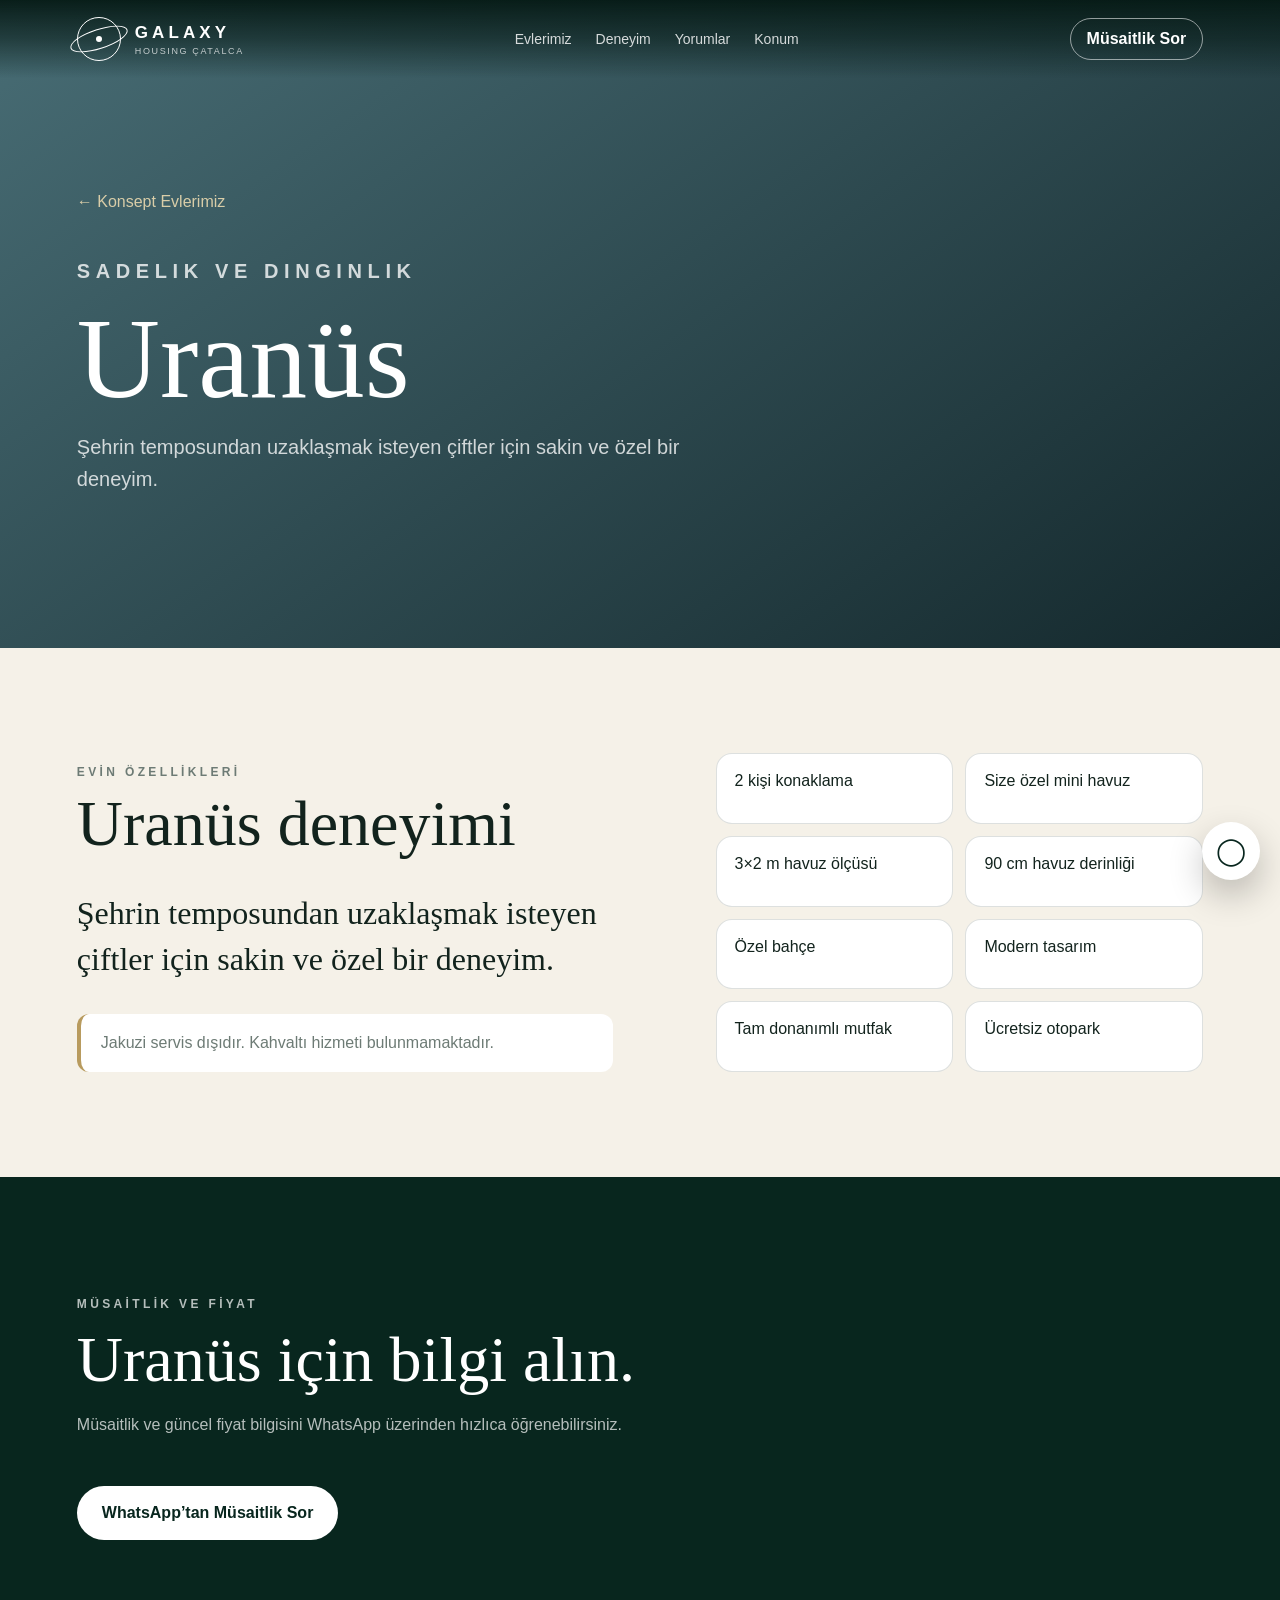
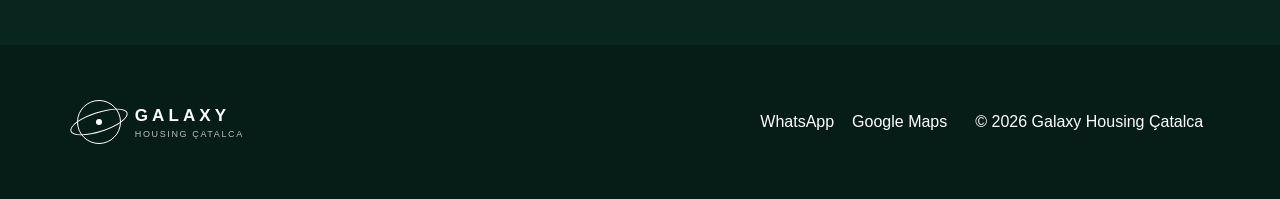
==== galaxy-housing-final-github/uranus.html @ 3101460c "Add files via upload" ====
<!doctype html><html lang="tr"><head>
    <meta charset="utf-8"><meta name="viewport" content="width=device-width,initial-scale=1">
    <meta name="description" content="Galaxy Housing Çatalca Uranüs konsept evi.">
    <title>Uranüs | Galaxy Housing Çatalca</title><link rel="stylesheet" href="assets/style.css"></head><body>
    
<header class="header">
  <div class="wrap header-inner">
    <a class="brand" href="index.html">
      <span class="planet-mark"><span></span></span>
      <span><strong>GALAXY</strong><small>HOUSING ÇATALCA</small></span>
    </a>
    <nav class="nav"><a href="index.html#evler">Evlerimiz</a><a href="index.html#deneyim">Deneyim</a><a href="index.html#yorumlar">Yorumlar</a><a href="index.html#konum">Konum</a></nav>
    <a class="nav-cta" href="index.html#rezervasyon">Müsaitlik Sor</a>
  </div>
</header>
    <section class="house-hero uranus"><div class="wrap"><a class="back" href="index.html#evler">← Konsept Evlerimiz</a><p class="eyebrow">SADELIK VE DINGINLIK</p><h1>Uranüs</h1><p>Şehrin temposundan uzaklaşmak isteyen çiftler için sakin ve özel bir deneyim.</p></div></section>
    <section class="section"><div class="wrap detail-grid">
      <div><p class="eyebrow" style="color:#6d7b75">EVİN ÖZELLİKLERİ</p><h2>Uranüs deneyimi</h2><p class="lead">Şehrin temposundan uzaklaşmak isteyen çiftler için sakin ve özel bir deneyim.</p><div class="notice">Jakuzi servis dışıdır. Kahvaltı hizmeti bulunmamaktadır.</div></div>
      <div class="detail-list"><div class='detail-item'>2 kişi konaklama</div><div class='detail-item'>Size özel mini havuz</div><div class='detail-item'>3×2 m havuz ölçüsü</div><div class='detail-item'>90 cm havuz derinliği</div><div class='detail-item'>Özel bahçe</div><div class='detail-item'>Modern tasarım</div><div class='detail-item'>Tam donanımlı mutfak</div><div class='detail-item'>Ücretsiz otopark</div></div>
    </div></section>
    <section class="section dark"><div class="wrap"><div class="section-title"><p class="eyebrow">MÜSAİTLİK VE FİYAT</p><h2>Uranüs için bilgi alın.</h2><p>Müsaitlik ve güncel fiyat bilgisini WhatsApp üzerinden hızlıca öğrenebilirsiniz.</p></div><a class="btn btn-light" href="index.html#rezervasyon">WhatsApp’tan Müsaitlik Sor</a></div></section>
    
<footer><div class="wrap footer-inner">
  <a class="brand" href="index.html"><span class="planet-mark"><span></span></span><span><strong>GALAXY</strong><small>HOUSING ÇATALCA</small></span></a>
  <div class="footer-links"><a href="https://wa.me/905065450409" target="_blank">WhatsApp</a><a href="https://maps.app.goo.gl/pzRZzvZ3HExpURAX7?g_st=ic" target="_blank">Google Maps</a></div>
  <p>© 2026 Galaxy Housing Çatalca</p>
</div></footer><a class="floating" href="index.html#rezervasyon">◯</a><script src="assets/script.js"></script></body></html>
---- galaxy-housing-final-github/assets/style.css ----
:root{
  --green:#08261e; --green2:#123b30; --ivory:#f5f1e8; --gold:#b89b5e;
  --ink:#12231d; --muted:#6d7b75; --line:rgba(18,35,29,.14); --white:#fff;
}
*{box-sizing:border-box}
html{scroll-behavior:smooth}
body{margin:0;background:var(--ivory);color:var(--ink);font-family:Arial,Helvetica,sans-serif}
a{color:inherit;text-decoration:none}
img{max-width:100%;display:block}
.wrap{width:min(1180px,88vw);margin:auto}
.header{
  position:fixed;z-index:50;top:0;left:0;right:0;height:78px;display:flex;align-items:center;
  background:linear-gradient(180deg,rgba(5,25,20,.94),rgba(5,25,20,.55),transparent);
  color:#fff
}
.header-inner{display:flex;align-items:center;justify-content:space-between}
.brand{display:flex;align-items:center;gap:14px}
.brand strong{display:block;letter-spacing:.24em;font-size:17px}
.brand small{display:block;letter-spacing:.18em;font-size:9px;opacity:.72;margin-top:3px}
.planet-mark{width:44px;height:44px;border:1.6px solid currentColor;border-radius:50%;display:grid;place-items:center;position:relative}
.planet-mark:after{content:"";position:absolute;width:58px;height:18px;border:1.4px solid currentColor;border-radius:50%;transform:rotate(-18deg)}
.planet-mark span{width:6px;height:6px;border-radius:50%;background:currentColor}
.nav{display:flex;gap:24px;font-size:14px}
.nav a{opacity:.82}
.nav-cta{border:1px solid rgba(255,255,255,.55);padding:11px 16px;border-radius:999px;font-weight:700}
.hero{
  min-height:100svh;color:#fff;position:relative;overflow:hidden;display:flex;align-items:center;
  background:radial-gradient(circle at 76% 36%,#547668 0 11%,transparent 28%),linear-gradient(135deg,#031b14,#0a3025 58%,#173f33);
  padding:120px 0 74px
}
.hero:after{content:"";position:absolute;right:-15%;bottom:-48%;width:72vw;height:72vw;border:1px solid rgba(255,255,255,.12);border-radius:50%}
.orb{position:absolute;border-radius:50%;opacity:.6}
.orb.one{width:350px;height:350px;right:7%;top:20%;background:radial-gradient(circle at 35% 30%,#7f9c90,#163c31 55%,#08261e)}
.orb.two{width:170px;height:170px;right:30%;bottom:9%;background:radial-gradient(circle,#54786a,#0c2a22)}
.hero-content{position:relative;z-index:2;max-width:900px}
.eyebrow{letter-spacing:.28em;font-size:12px;font-weight:700;color:#d9cda8}
.hero h1,.section h2,.house-hero h1{font-family:Georgia,"Times New Roman",serif;font-weight:500}
.hero h1{font-size:clamp(48px,7vw,100px);line-height:.93;letter-spacing:-.04em;margin:22px 0 26px}
.hero h1 em{color:#d9cda8}
.hero-copy{max-width:650px;font-size:20px;line-height:1.65;color:rgba(255,255,255,.78)}
.actions{display:flex;gap:14px;flex-wrap:wrap;margin-top:34px}
.btn{display:inline-flex;align-items:center;justify-content:center;min-height:54px;padding:0 24px;border-radius:999px;font-weight:700;border:1px solid transparent}
.btn-light{background:#fff;color:var(--green)}
.btn-ghost{border-color:rgba(255,255,255,.42);color:#fff}
.btn-dark{background:var(--green);color:#fff}
.section{padding:105px 0}
.section.alt{background:#eee9df}
.section.dark{background:var(--green);color:#fff}
.section-title{max-width:760px;margin-bottom:48px}
.section-title.center{text-align:center;margin-left:auto;margin-right:auto}
.section h2{font-size:clamp(38px,5vw,66px);line-height:1.04;margin:12px 0 18px}
.section-title p{color:var(--muted);line-height:1.7}
.dark .section-title p{color:rgba(255,255,255,.7)}
.intro-grid{display:grid;grid-template-columns:1.1fr 1fr;gap:10vw}
.lead{font-family:Georgia,"Times New Roman",serif;font-size:32px;line-height:1.45}
.experience-list p{padding:18px 0;border-bottom:1px solid var(--line);color:var(--muted)}
.house-grid{display:grid;grid-template-columns:repeat(2,1fr);gap:28px}
.card{background:#fff;border-radius:28px;overflow:hidden;box-shadow:0 18px 55px rgba(25,45,38,.09)}
.card-visual{height:310px;position:relative;display:flex;align-items:flex-end;padding:24px;color:#fff;overflow:hidden}
.card-visual:before{content:"";position:absolute;width:245px;height:245px;border-radius:50%;right:-10px;top:28px;box-shadow:inset -35px -30px 70px rgba(0,0,0,.35),0 20px 55px rgba(0,0,0,.24)}
.card-visual span{position:relative;z-index:2;letter-spacing:.22em;font-weight:700}
.mars{background:linear-gradient(145deg,#6d3023,#1b120f)}.mars:before{background:#ad563a}
.jupiter{background:linear-gradient(145deg,#9e805d,#2d2319)}.jupiter:before{background:repeating-linear-gradient(#b99b72 0 18px,#86684c 18px 34px)}
.venus{background:linear-gradient(145deg,#596854,#19231b)}.venus:before{background:#8b9c80}
.uranus{background:linear-gradient(145deg,#486d75,#14282c)}.uranus:before{background:#7da5ab}
.card-body{padding:30px}
.theme{color:var(--gold);font-size:13px;letter-spacing:.12em;font-weight:700;text-transform:uppercase}
.card h3{font-family:Georgia,"Times New Roman",serif;font-size:42px;margin:6px 0 10px}
.card p{color:var(--muted);line-height:1.65}
.card ul{columns:2;padding-left:18px;line-height:1.9;color:#40534b}
.card .more{display:inline-block;margin-top:14px;font-weight:700}
.feature-grid{display:grid;grid-template-columns:repeat(3,1fr);gap:16px}
.feature{min-height:170px;border:1px solid rgba(255,255,255,.14);border-radius:24px;padding:28px;background:rgba(255,255,255,.05)}
.feature b{font-size:32px;color:#d9cda8}
.feature h3{margin-top:42px;font-size:19px}
.review-box{border:1px solid var(--line);border-radius:28px;padding:34px;display:grid;grid-template-columns:auto 1fr auto;gap:26px;align-items:center;background:#fff}
.google-g{width:58px;height:58px;border-radius:16px;background:#f3f4f6;display:grid;place-items:center;font-size:30px;font-weight:700;color:#4285f4}
.review-box p{color:var(--muted);margin:7px 0 0}
.reservation{display:grid;grid-template-columns:1fr 1fr;gap:8vw}
.booking-form{background:rgba(255,255,255,.08);border:1px solid rgba(255,255,255,.14);padding:30px;border-radius:28px}
.booking-form label{display:block;font-size:13px;margin-bottom:18px;color:rgba(255,255,255,.75)}
input,select{width:100%;margin-top:8px;border:1px solid rgba(255,255,255,.2);background:rgba(0,0,0,.15);color:#fff;border-radius:14px;padding:15px;font:inherit;color-scheme:dark}
.full{width:100%}
.form-error{min-height:20px;color:#ffd3c8}
.form-note{font-size:12px;color:rgba(255,255,255,.58);text-align:center}
.location{display:grid;grid-template-columns:1fr 1fr;gap:30px}
.location-card{padding:38px}
.location-card p{color:var(--muted);line-height:1.8}
.map-art{min-height:410px;border-radius:30px;background:radial-gradient(circle at 25% 25%,rgba(255,255,255,.25),transparent 28%),repeating-radial-gradient(circle at 50% 50%,transparent 0 45px,rgba(255,255,255,.17) 46px 47px),linear-gradient(135deg,#264f42,#0a271f);display:grid;place-items:center;color:#fff;letter-spacing:.3em}
footer{padding:52px 0;background:#061c16;color:#fff}
.footer-inner{display:grid;grid-template-columns:1fr auto auto;align-items:center;gap:28px}
.footer-links{display:flex;gap:18px;flex-wrap:wrap}
.floating{position:fixed;z-index:60;right:20px;bottom:20px;width:58px;height:58px;border-radius:50%;background:#fff;color:var(--green);display:grid;place-items:center;font-size:27px;box-shadow:0 15px 35px rgba(0,0,0,.24)}
.house-hero{min-height:72vh;padding:130px 0 70px;color:#fff;display:flex;align-items:end;position:relative;overflow:hidden}
.house-hero h1{font-size:clamp(60px,9vw,126px);margin:0;line-height:.9}
.house-hero p{max-width:650px;font-size:20px;line-height:1.6;color:rgba(255,255,255,.78)}
.detail-grid{display:grid;grid-template-columns:1.1fr 1fr;gap:8vw}
.detail-list{display:grid;grid-template-columns:repeat(2,1fr);gap:12px}
.detail-item{padding:18px;border:1px solid var(--line);border-radius:16px;background:#fff}
.notice{padding:20px;border-left:4px solid var(--gold);background:#fff;border-radius:12px;color:var(--muted)}
.back{display:inline-block;margin-bottom:24px;color:#d9cda8}
@media(max-width:850px){
  .nav{display:none}.header{height:72px}.nav-cta{font-size:12px;padding:10px 13px}
  .brand strong{font-size:14px}.planet-mark{width:38px;height:38px}.planet-mark:after{width:49px}
  .hero h1{font-size:52px}.hero-copy{font-size:17px}.orb.one{width:250px;height:250px;right:-16%}
  .section{padding:78px 0}.intro-grid,.reservation,.location,.detail-grid{grid-template-columns:1fr}
  .house-grid{grid-template-columns:1fr}.feature-grid{grid-template-columns:repeat(2,1fr)}
  .review-box{grid-template-columns:1fr}.review-box .btn{justify-self:start}
  .footer-inner{grid-template-columns:1fr}.map-art{min-height:290px}
}
@media(max-width:520px){
  .hero h1{font-size:43px}.actions .btn{width:100%}.card ul{columns:1}
  .feature-grid{grid-template-columns:1fr}.feature{min-height:130px}.feature h3{margin-top:24px}
  .section h2{font-size:42px}.review-box{padding:24px}.detail-list{grid-template-columns:1fr}
}
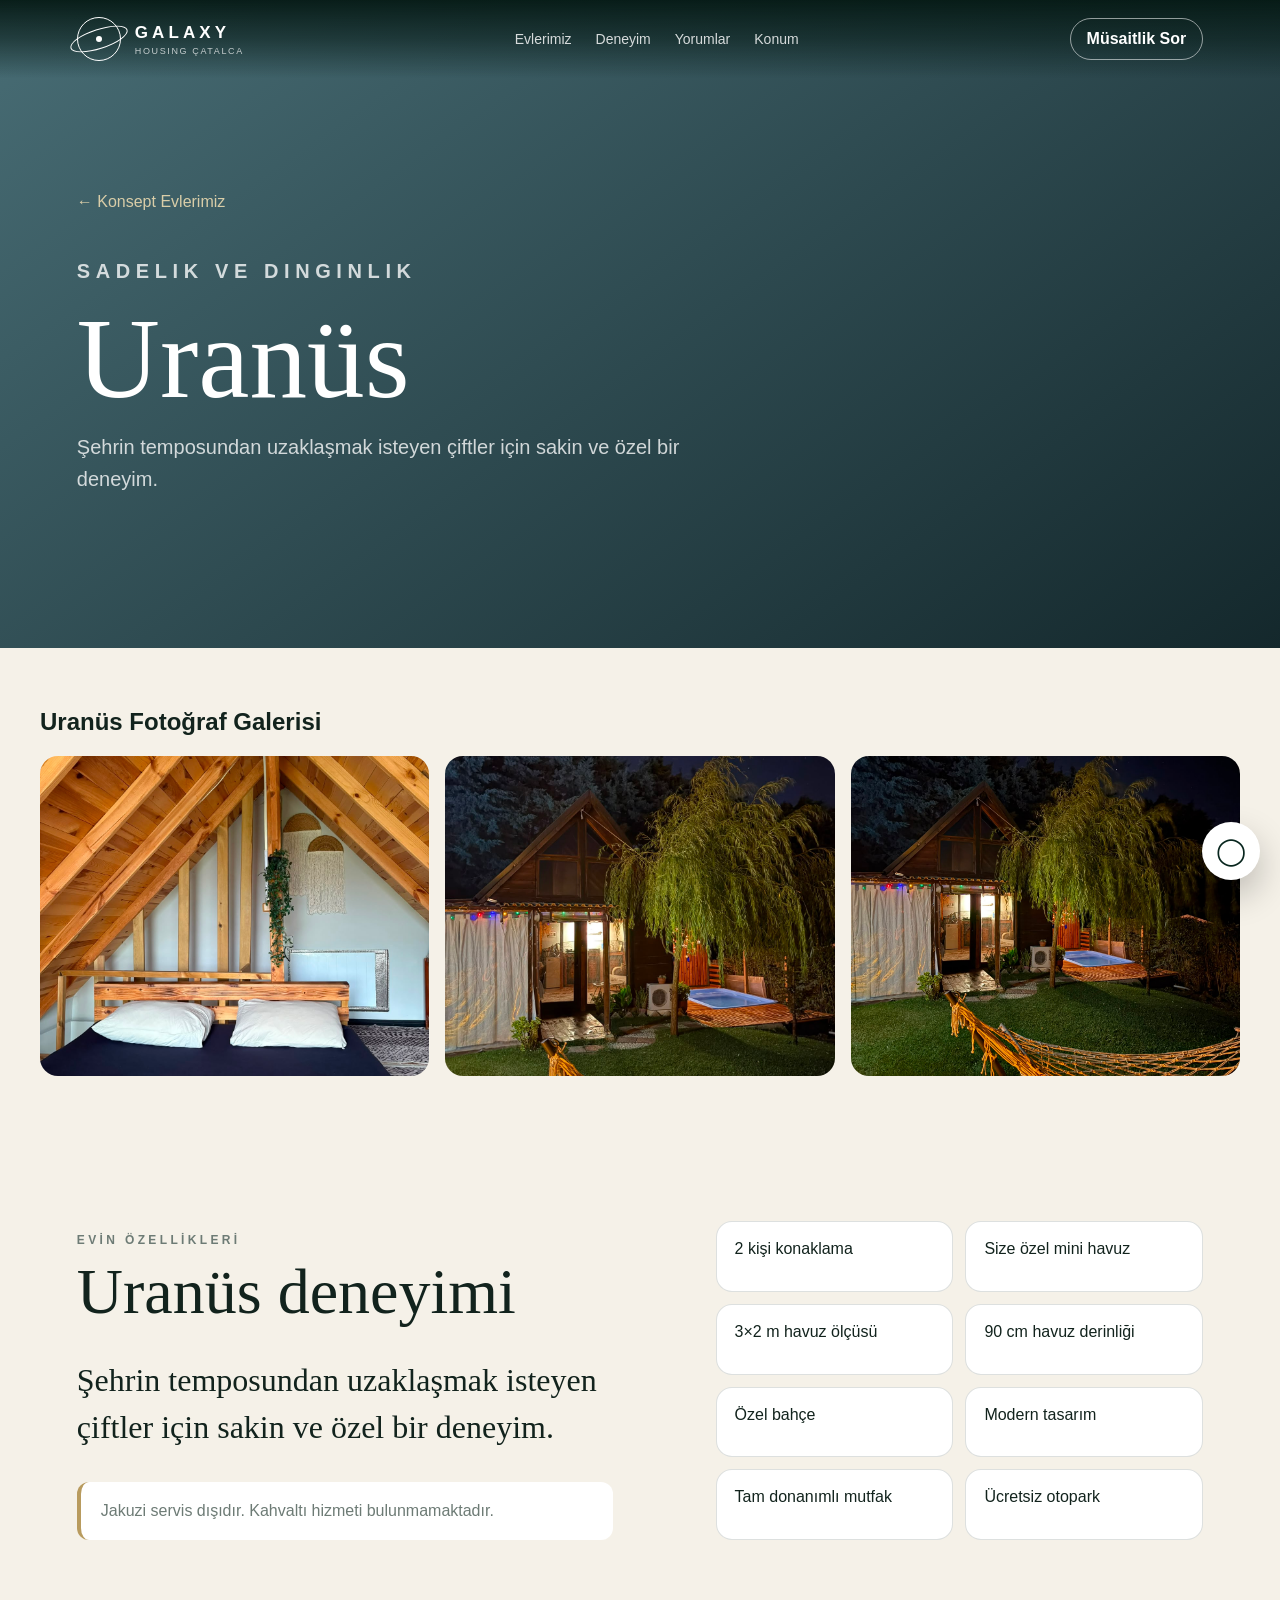
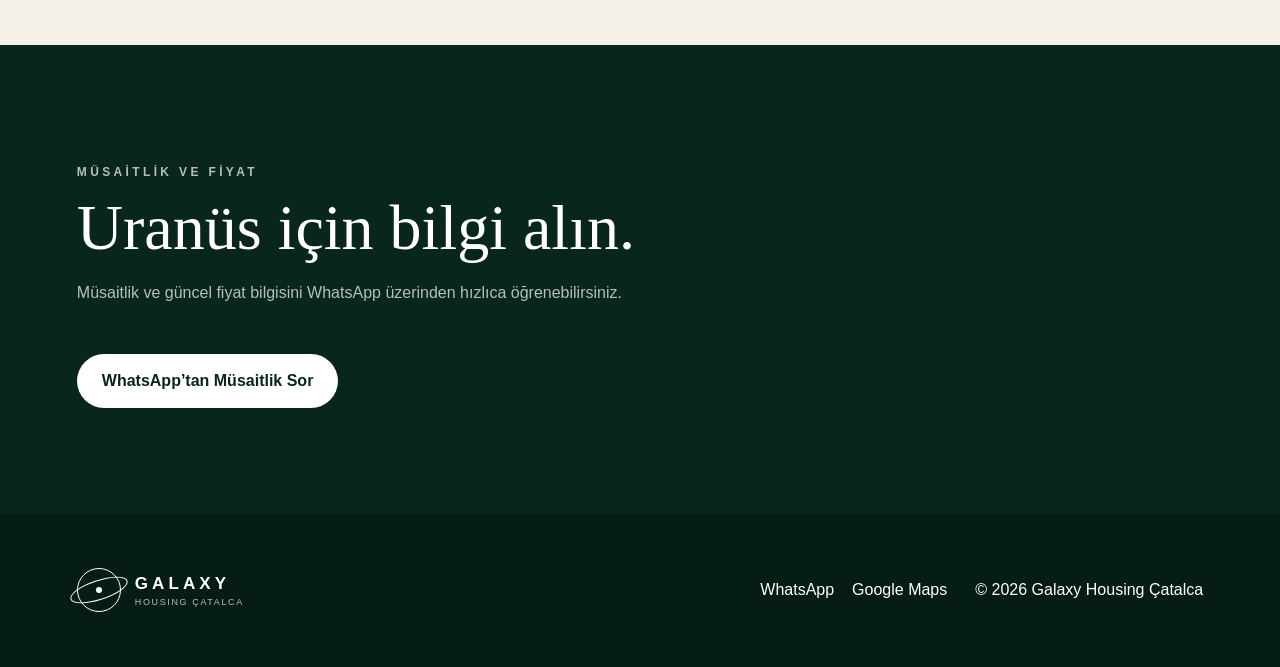
==== commit 6b555646: "Update uranus.html" ====
--- a/galaxy-housing-final-github/uranus.html
+++ b/galaxy-housing-final-github/uranus.html
@@ -14,7 +14,38 @@
   </div>
 </header>
     <section class="house-hero uranus"><div class="wrap"><a class="back" href="index.html#evler">← Konsept Evlerimiz</a><p class="eyebrow">SADELIK VE DINGINLIK</p><h1>Uranüs</h1><p>Şehrin temposundan uzaklaşmak isteyen çiftler için sakin ve özel bir deneyim.</p></div></section>
-    <section class="section"><div class="wrap detail-grid">
+<section style="padding:40px 20px;">
+  <div style="max-width:1200px; margin:auto;">
+    <h2 style="margin-bottom:20px;">Uranüs Fotoğraf Galerisi</h2>
+
+    <div style="
+      display:grid;
+      grid-template-columns:repeat(auto-fit,minmax(260px,1fr));
+      gap:16px;
+    ">
+
+      <img
+        src="WhatsApp Image 2026-07-20 at 00.53.20.jpeg"
+        alt="Galaxy Housing Çatalca Uranüs"
+        style="width:100%; height:320px; object-fit:cover; border-radius:18px;"
+      >
+
+      <img
+        src="WhatsApp Image 2026-07-20 at 00.53.15.jpeg"
+        alt="Uranüs konsept evi"
+        style="width:100%; height:320px; object-fit:cover; border-radius:18px;"
+      >
+
+      <img
+        src="WhatsApp Image 2026-07-20 at 00.53.14 (3).jpeg"
+        alt="Uranüs özel bahçe ve havuz"
+        style="width:100%; height:320px; object-fit:cover; border-radius:18px;"
+      >
+
+    </div>
+  </div>
+</section>
+        <section class="section"><div class="wrap detail-grid">
       <div><p class="eyebrow" style="color:#6d7b75">EVİN ÖZELLİKLERİ</p><h2>Uranüs deneyimi</h2><p class="lead">Şehrin temposundan uzaklaşmak isteyen çiftler için sakin ve özel bir deneyim.</p><div class="notice">Jakuzi servis dışıdır. Kahvaltı hizmeti bulunmamaktadır.</div></div>
       <div class="detail-list"><div class='detail-item'>2 kişi konaklama</div><div class='detail-item'>Size özel mini havuz</div><div class='detail-item'>3×2 m havuz ölçüsü</div><div class='detail-item'>90 cm havuz derinliği</div><div class='detail-item'>Özel bahçe</div><div class='detail-item'>Modern tasarım</div><div class='detail-item'>Tam donanımlı mutfak</div><div class='detail-item'>Ücretsiz otopark</div></div>
     </div></section>
@@ -24,4 +55,4 @@
   <a class="brand" href="index.html"><span class="planet-mark"><span></span></span><span><strong>GALAXY</strong><small>HOUSING ÇATALCA</small></span></a>
   <div class="footer-links"><a href="https://wa.me/905065450409" target="_blank">WhatsApp</a><a href="https://maps.app.goo.gl/pzRZzvZ3HExpURAX7?g_st=ic" target="_blank">Google Maps</a></div>
   <p>© 2026 Galaxy Housing Çatalca</p>
-</div></footer><a class="floating" href="index.html#rezervasyon">◯</a><script src="assets/script.js"></script></body></html>+</div></footer><a class="floating" href="index.html#rezervasyon">◯</a><script src="assets/script.js"></script></body></html>
